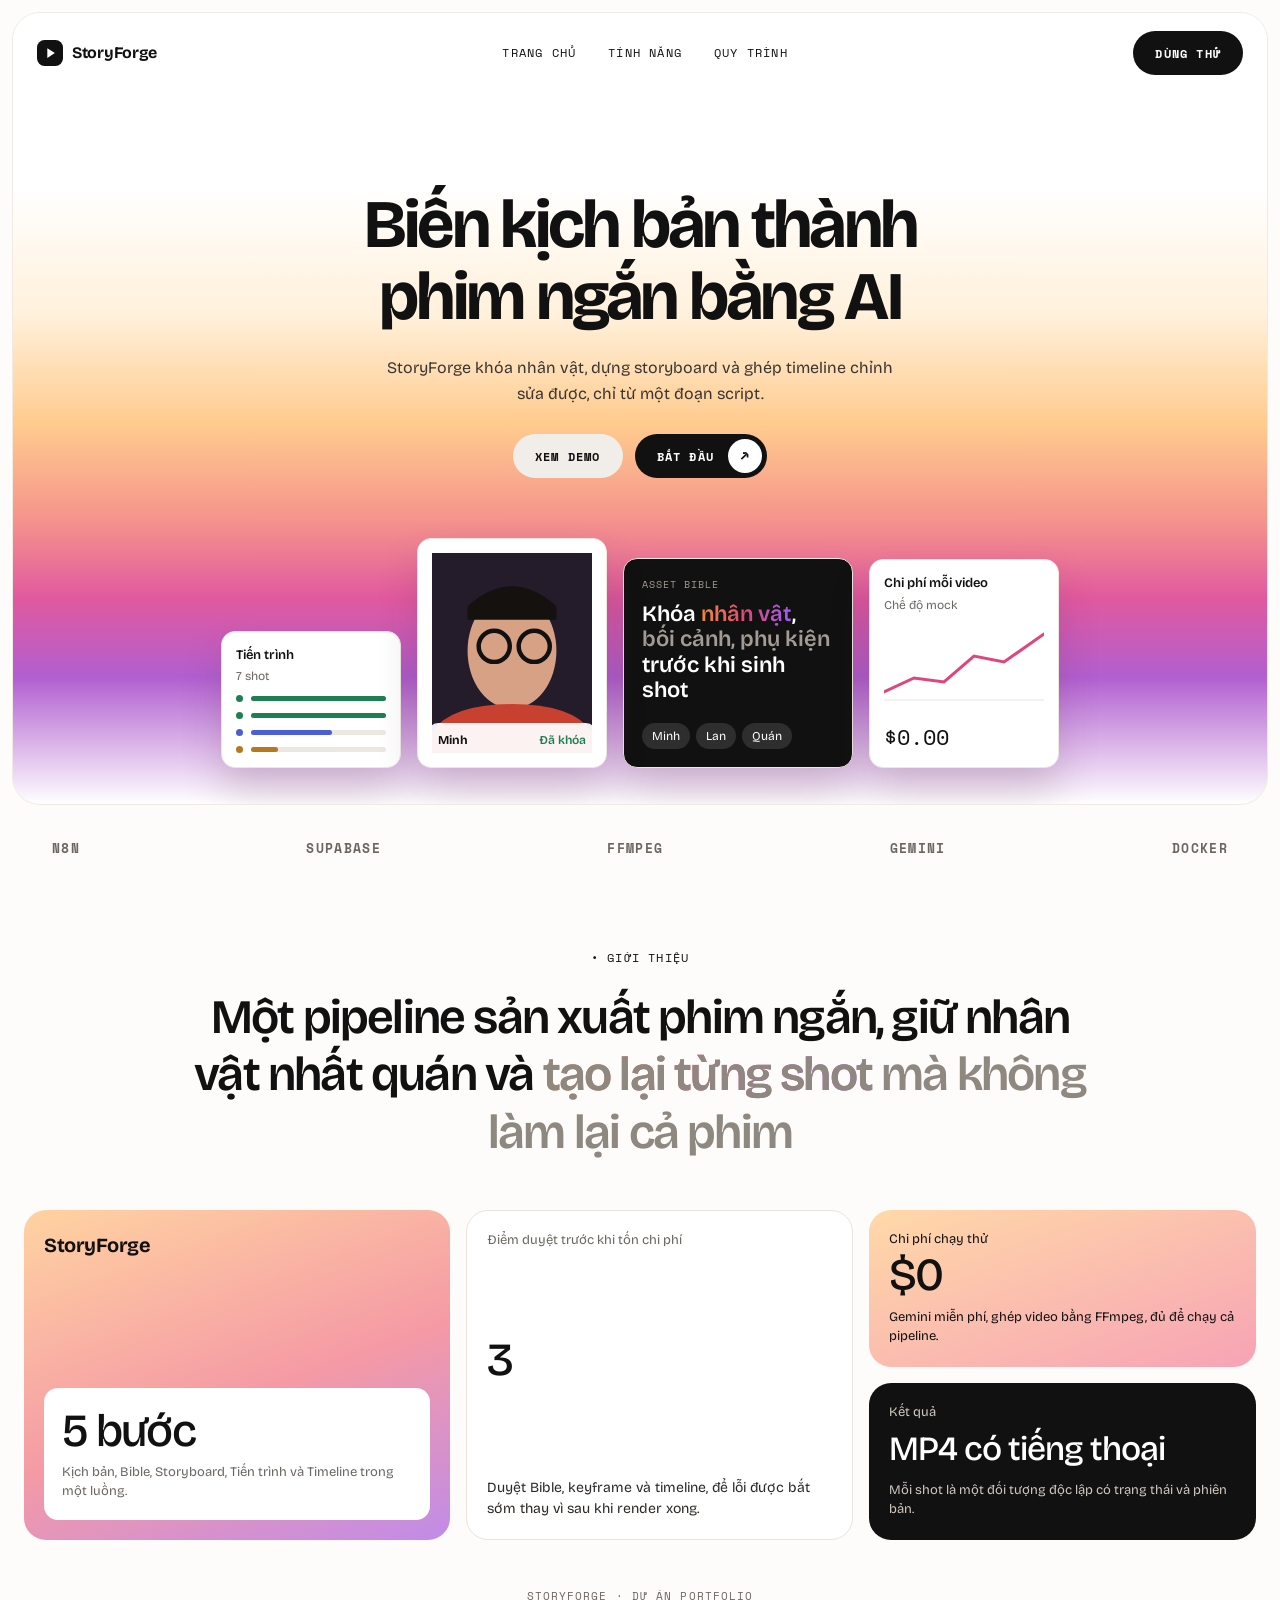
==== web/index.html @ 17756893 "Add web scaffold and landing page Co-Authored-By: Claude Sonnet 5.5 <noreply@anthropic.com>" ====
<!doctype html>
<html lang="vi">
<head>
<meta charset="utf-8">
<meta name="viewport" content="width=device-width, initial-scale=1">
<title>StoryForge</title>
<meta name="description" content="Biến kịch bản thành phim ngắn bằng AI: khóa nhân vật, dựng storyboard, tạo lại riêng từng shot.">
<link rel="icon" href="data:image/svg+xml,%3Csvg xmlns='http://www.w3.org/2000/svg' viewBox='0 0 24 24'%3E%3Crect width='24' height='24' rx='7' fill='%23111'/%3E%3Cpath d='M9.5 7.5v9l7-4.5z' fill='%23fff'/%3E%3C/svg%3E">
<link rel="preconnect" href="https://fonts.googleapis.com">
<link rel="preconnect" href="https://fonts.gstatic.com" crossorigin>
<link href="https://fonts.googleapis.com/css2?family=Bricolage+Grotesque:opsz,wght@12..96,400;500;600;700&family=Space+Mono:wght@400;700&display=swap" rel="stylesheet">
<link rel="stylesheet" href="styles.css">
<style>
  .landing-hero { padding-bottom: 36px; }
  .landing-hero::before {
    content: "";
    position: absolute;
    inset: 0;
    background: linear-gradient(180deg, #FFFFFF 0%, #FFFFFF 22%, #FFF1DC 38%, #FFCB8E 52%, #F5948C 64%, #E1599F 74%, #B25FD0 84%, #FFFFFF00 100%);
  }
  .hero-body { position: relative; text-align: center; padding: clamp(40px, 8vw, 96px) 20px 36px; }
  .hero-body h1 { margin: 0; font-size: clamp(36px, 6.4vw, 68px); line-height: 1.06; font-weight: 700; letter-spacing: -0.04em; }
  .hero-body p { margin: 22px auto 0; max-width: 520px; font-size: 16px; line-height: 1.6; color: #3A3530; }
  .cta { margin-top: 28px; display: flex; justify-content: center; flex-wrap: wrap; gap: 12px; }

  .peek { position: relative; display: flex; justify-content: center; align-items: flex-end; flex-wrap: wrap; gap: 16px; padding: 24px 20px 0; }
  .peek .tile { background: #fff; border: 1px solid #EDE7E0; border-radius: 14px; box-shadow: 0 24px 40px #5A2A4A33; padding: 14px; overflow: hidden; }
  .tile h3 { margin: 0; font-size: 13px; font-weight: 600; }
  .tile small { display: block; margin-top: 2px; font-size: 12px; color: var(--muted); }
  .bar { display: flex; align-items: center; gap: 8px; margin-top: 10px; }
  .bar i { width: 7px; height: 7px; border-radius: 50%; flex: none; }
  .bar span { flex: 1; height: 5px; border-radius: 3px; background: #ECE7E1; }
  .bar b { display: block; height: 5px; border-radius: 3px; }
  .peek .tile-dark { background: #111; color: #fff; width: 230px; padding: 18px; }
  .tile-dark .big { margin-top: 10px; font-size: 22px; font-weight: 600; line-height: 1.15; }
  .chips { margin-top: 20px; display: flex; gap: 6px; flex-wrap: wrap; }
  .chips span { padding: 4px 10px; border-radius: 999px; background: #ffffff1f; font-size: 12px; }
  .tile-cost { width: 190px; }
  .tile-cost .num { margin-top: 12px; font: 500 22px var(--mono); }
  .tile-lock { width: 190px; padding: 0; position: relative; height: 230px; background: #241C2B; }
  .tile-lock svg { width: 100%; height: 100%; display: block; }
  .tile-lock .tag { position: absolute; left: 10px; right: 10px; bottom: 10px; background: #FFFFFFEE; border-radius: 10px; padding: 8px 10px; display: flex; justify-content: space-between; font-size: 12px; }
  .tile-lock .tag em { font-style: normal; color: var(--green); font-weight: 600; }
  .tile-prog { width: 180px; }

  .stack { display: flex; justify-content: space-between; flex-wrap: wrap; gap: 12px 28px; padding: 34px 40px; font-size: 15px; font-weight: 600; color: var(--muted); }

  .intro { text-align: center; padding: 56px 20px 0; }
  .intro .section-title { margin: 22px auto 0; max-width: 900px; }
  .intro .section-title span { color: #8F8880; }

  .cards { display: grid; grid-template-columns: 1.1fr 1fr 1fr; gap: 16px; padding: 48px 12px 40px; }
  .feat { border-radius: 22px; padding: 20px; min-height: 330px; display: flex; flex-direction: column; justify-content: space-between; }
  .feat-a { background: linear-gradient(160deg, #FFD3A1, #F59AA5 55%, #C08BE8); }
  .feat-a .inner { background: #fff; border-radius: 14px; padding: 18px; }
  .feat .stat { font-size: 46px; font-weight: 500; letter-spacing: -2px; line-height: 1.1; }
  .feat p { margin: 6px 0 0; font-size: 13px; color: var(--muted); line-height: 1.5; }
  .feat-b { background: #fff; border: 1px solid var(--line); }
  .feat-c { display: flex; flex-direction: column; gap: 16px; padding: 0; min-height: 0; }
  .feat-c > div { border-radius: 22px; padding: 20px; min-height: 157px; display: flex; flex-direction: column; justify-content: space-between; }
  .feat-c .warm { background: linear-gradient(160deg, #FFD9A8, #F7A3B5); }
  .feat-c .dark { background: #111; color: #fff; }
  .feat-c .dark p { color: #CFC8BF; }

  footer { text-align: center; padding: 8px 0 40px; color: var(--muted); }

  @media (max-width: 900px) {
    .cards { grid-template-columns: 1fr; }
    .tile-lock, .tile-cost, .tile-prog { display: none; }
  }
</style>
</head>
<body>
<div class="shell">
  <header class="hero landing-hero">
    <div class="topbar">
      <a class="logo" href="./" aria-label="StoryForge, trang chủ">
        <svg width="26" height="26" viewBox="0 0 24 24" aria-hidden="true"><rect width="24" height="24" rx="7" fill="#111"/><path d="M9.5 7.5v9l7-4.5z" fill="#fff"/></svg>
        StoryForge
      </a>
      <nav class="nav mono" aria-label="Điều hướng chính">
        <a href="./">Trang chủ</a>
        <a href="#tinh-nang">Tính năng</a>
        <a href="#quy-trinh">Quy trình</a>
      </nav>
      <a class="btn btn-dark no-arrow" href="#quy-trinh">Dùng thử</a>
    </div>

    <div class="hero-body">
      <h1>Biến kịch bản thành<br>phim ngắn bằng AI</h1>
      <p>StoryForge khóa nhân vật, dựng storyboard và ghép timeline chỉnh sửa được, chỉ từ một đoạn script.</p>
      <div class="cta">
        <a class="btn" href="#quy-trinh">Xem demo</a>
        <a class="btn btn-dark" href="#quy-trinh">Bắt đầu <span class="arrow" aria-hidden="true">↗</span></a>
      </div>
    </div>

    <div class="peek" aria-hidden="true">
      <div class="tile tile-prog">
        <h3>Tiến trình</h3><small>7 shot</small>
        <div class="bar"><i style="background:#1E7F52"></i><span><b style="width:100%;background:#1E7F52"></b></span></div>
        <div class="bar"><i style="background:#1E7F52"></i><span><b style="width:100%;background:#1E7F52"></b></span></div>
        <div class="bar"><i style="background:#4A5FD6"></i><span><b style="width:60%;background:#4A5FD6"></b></span></div>
        <div class="bar"><i style="background:#B7791F"></i><span><b style="width:20%;background:#B7791F"></b></span></div>
      </div>
      <div class="tile tile-lock">
        <svg viewBox="0 0 160 90" preserveAspectRatio="xMidYMid slice"><rect width="160" height="90" fill="#241C2B"/><ellipse cx="80" cy="44" rx="20" ry="26" fill="#D6A184"/><circle cx="72" cy="42" r="7" fill="none" stroke="#111" stroke-width="2"/><circle cx="90" cy="42" r="7" fill="none" stroke="#111" stroke-width="2"/><path d="M60 24q20-18 40 0v6H60z" fill="#15110F"/><path d="M40 90q4-22 40-22t40 22z" fill="#C8402F"/></svg>
        <div class="tag"><b>Minh</b><em>Đã khóa</em></div>
      </div>
      <div class="tile tile-dark">
        <div class="mono" style="font-size:10px;color:#A39C93">Asset Bible</div>
        <div class="big">Khóa <span class="grad-text">nhân vật</span>,<br><span style="color:#A39C93">bối cảnh, phụ kiện</span><br>trước khi sinh shot</div>
        <div class="chips"><span>Minh</span><span>Lan</span><span>Quán</span></div>
      </div>
      <div class="tile tile-cost">
        <h3>Chi phí mỗi video</h3><small>Chế độ mock</small>
        <svg viewBox="0 0 160 80" style="width:100%;height:80px;margin-top:8px"><path d="M0 70L30 56L60 60L90 34L120 40L160 12" fill="none" stroke="#E0457B" stroke-width="3" stroke-linecap="round"/><path d="M0 78h160" stroke="#E9E4DD"/></svg>
        <div class="num">$0.00</div>
      </div>
    </div>
  </header>

  <div class="stack mono" aria-label="Công nghệ sử dụng" style="font-size:13px">
    <span>n8n</span><span>Supabase</span><span>FFmpeg</span><span>Gemini</span><span>Docker</span>
  </div>

  <section class="intro" id="tinh-nang">
    <div class="mono">• Giới thiệu</div>
    <div class="section-title">Một pipeline sản xuất phim ngắn, giữ nhân vật nhất quán và <span class="grad-text">tạo lại từng shot</span> <span>mà không làm lại cả phim</span></div>
  </section>

  <section class="cards" id="quy-trinh" aria-label="Điểm nổi bật">
    <div class="feat feat-a">
      <b style="font-size:20px;letter-spacing:-.5px">StoryForge</b>
      <div class="inner">
        <div class="stat">5 bước</div>
        <p>Kịch bản, Bible, Storyboard, Tiến trình và Timeline trong một luồng.</p>
      </div>
    </div>
    <div class="feat feat-b">
      <p style="margin:0">Điểm duyệt trước khi tốn chi phí</p>
      <div class="stat">3</div>
      <p style="color:var(--text);font-size:14px">Duyệt Bible, keyframe và timeline, để lỗi được bắt sớm thay vì sau khi render xong.</p>
    </div>
    <div class="feat feat-c">
      <div class="warm">
        <p style="margin:0;color:#111">Chi phí chạy thử</p>
        <div class="stat">$0</div>
        <p style="color:#111">Gemini miễn phí, ghép video bằng FFmpeg, đủ để chạy cả pipeline.</p>
      </div>
      <div class="dark">
        <p style="margin:0">Kết quả</p>
        <div class="stat" style="font-size:34px;letter-spacing:-1px">MP4 có tiếng thoại</div>
        <p>Mỗi shot là một đối tượng độc lập có trạng thái và phiên bản.</p>
      </div>
    </div>
  </section>

  <footer class="mono" style="font-size:11px">StoryForge · dự án portfolio</footer>
</div>
</body>
</html>
---- web/styles.css ----
/* StoryForge: nền sáng, gradient cam hồng tím, nút viên thuốc đen. */
:root {
  --bg: #FDFCFA;
  --card: #FFFFFF;
  --ink: #111111;
  --text: #2B2723;
  --muted: #6B6660;
  --line: #E9E4DD;
  --soft: #F1EDE8;
  --pink: #C93A77;
  --green: #1E7F52;
  --amber: #8F5E14;
  --grad: linear-gradient(90deg, #F08A3C, #E0457B, #9B5CF6);
  --font: 'Bricolage Grotesque', system-ui, sans-serif;
  --mono: 'Space Mono', ui-monospace, monospace;
}

* { box-sizing: border-box; }
html { scroll-behavior: smooth; }
body {
  margin: 0;
  background: var(--bg);
  color: var(--ink);
  font-family: var(--font);
  font-size: 15px;
  line-height: 1.5;
}
a { color: inherit; text-decoration: none; }
img, svg { max-width: 100%; }

.mono {
  font-family: var(--mono);
  text-transform: uppercase;
  letter-spacing: .1em;
  font-size: 12px;
}
.eyebrow { color: var(--pink); }
.grad-text {
  background: var(--grad);
  -webkit-background-clip: text;
  background-clip: text;
  color: transparent;
}

/* Nút */
.btn {
  display: inline-flex;
  align-items: center;
  gap: 14px;
  min-height: 44px;
  padding: 0 22px;
  border-radius: 999px;
  border: 0;
  background: var(--soft);
  color: var(--ink);
  font: 700 12px var(--mono);
  text-transform: uppercase;
  letter-spacing: .1em;
  white-space: nowrap;
  cursor: pointer;
}
.btn-dark { background: var(--ink); color: #fff; padding-right: 5px; }
.btn-dark .arrow {
  width: 34px; height: 34px; border-radius: 50%;
  background: #fff; color: var(--ink);
  display: inline-flex; align-items: center; justify-content: center;
  font-size: 15px;
}
.btn-dark.no-arrow { padding-right: 22px; }
.btn:focus-visible, a:focus-visible { outline: 3px solid #9B5CF6; outline-offset: 2px; }

/* Khung trang */
.shell { max-width: 1280px; margin: 0 auto; padding: 12px; }
.hero {
  position: relative;
  overflow: hidden;
  border-radius: 28px;
  border: 1px solid #EFEAE4;
  background: #fff;
}
.topbar {
  position: relative;
  z-index: 2;
  display: flex;
  align-items: center;
  justify-content: space-between;
  gap: 16px;
  padding: 18px 24px;
}
.logo { display: flex; align-items: center; gap: 9px; font-weight: 700; font-size: 16px; letter-spacing: -.3px; }
.logo svg { flex: none; }
.nav { display: flex; gap: 32px; }
.nav a { color: var(--ink); }

.section-title { font-size: clamp(28px, 4.2vw, 48px); line-height: 1.2; font-weight: 600; letter-spacing: -1.8px; }
.card {
  background: var(--card);
  border: 1px solid var(--line);
  border-radius: 22px;
  padding: 20px;
}

@media (max-width: 720px) {
  .nav { display: none; }
  .topbar { padding: 14px 16px; }
}
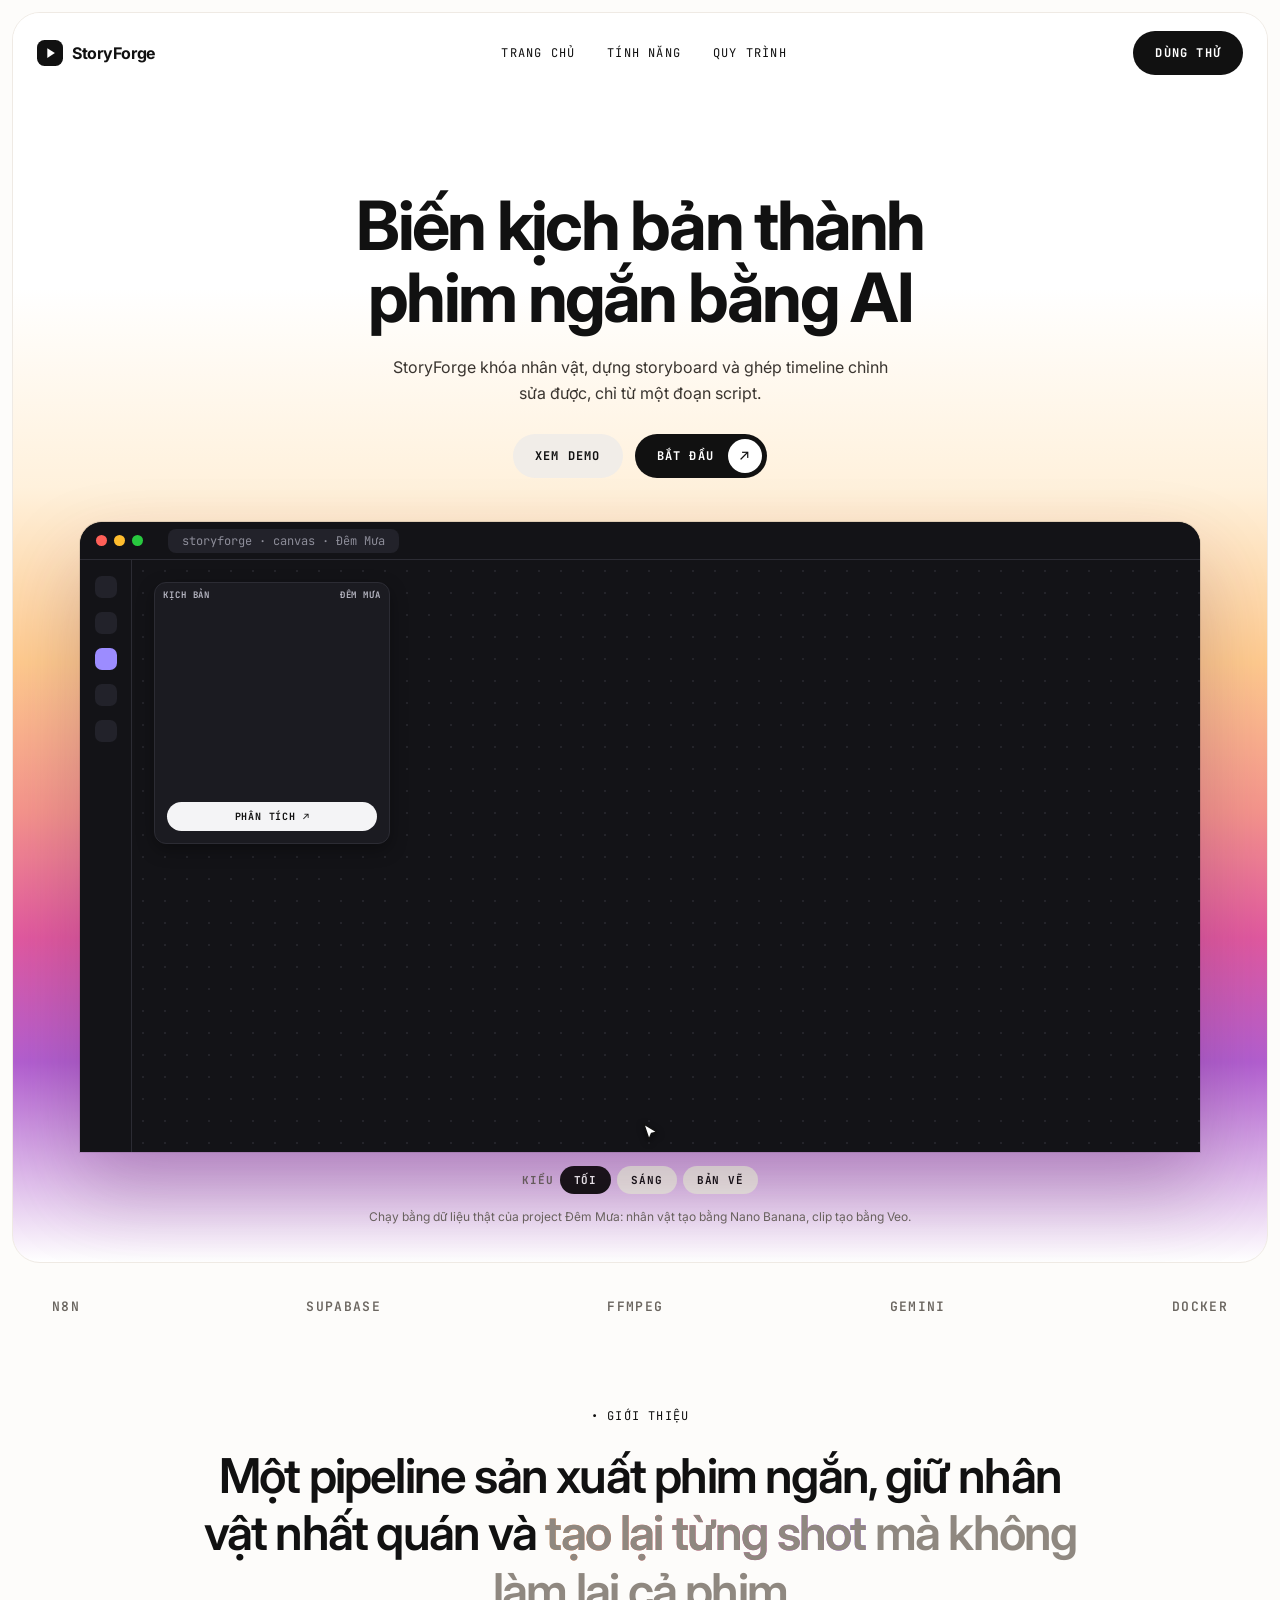
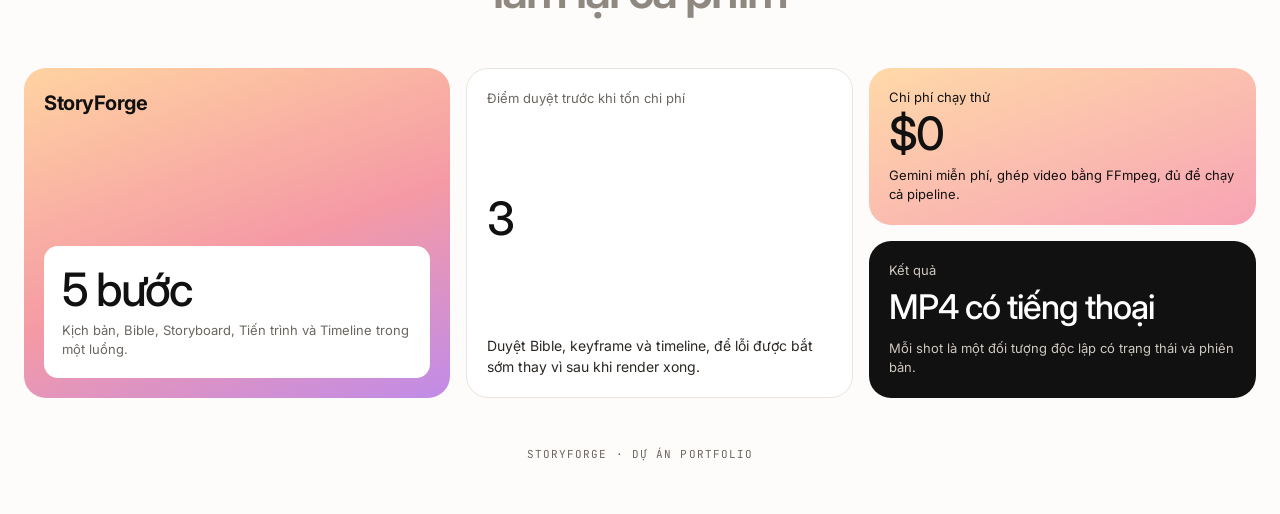
==== commit 9db41291: "Add canvas, shot pack extras, video adapter, landing hero demo and new fonts - Canvas page: dark ful" ====
--- a/web/index.html
+++ b/web/index.html
@@ -8,8 +8,9 @@
 <link rel="icon" href="data:image/svg+xml,%3Csvg xmlns='http://www.w3.org/2000/svg' viewBox='0 0 24 24'%3E%3Crect width='24' height='24' rx='7' fill='%23111'/%3E%3Cpath d='M9.5 7.5v9l7-4.5z' fill='%23fff'/%3E%3C/svg%3E">
 <link rel="preconnect" href="https://fonts.googleapis.com">
 <link rel="preconnect" href="https://fonts.gstatic.com" crossorigin>
-<link href="https://fonts.googleapis.com/css2?family=Bricolage+Grotesque:opsz,wght@12..96,400;500;600;700&family=Space+Mono:wght@400;700&display=swap" rel="stylesheet">
-<link rel="stylesheet" href="styles.css">
+<link href="https://fonts.googleapis.com/css2?family=Inter:wght@400;500;600;700&family=JetBrains+Mono:wght@400;500;700&display=swap" rel="stylesheet">
+<link rel="stylesheet" href="styles.css?v=2">
+<link rel="stylesheet" href="hero-demo.css?v=1">
 <style>
   .landing-hero { padding-bottom: 36px; }
   .landing-hero::before {
@@ -22,26 +23,6 @@
   .hero-body h1 { margin: 0; font-size: clamp(36px, 6.4vw, 68px); line-height: 1.06; font-weight: 700; letter-spacing: -0.04em; }
   .hero-body p { margin: 22px auto 0; max-width: 520px; font-size: 16px; line-height: 1.6; color: #3A3530; }
   .cta { margin-top: 28px; display: flex; justify-content: center; flex-wrap: wrap; gap: 12px; }
-
-  .peek { position: relative; display: flex; justify-content: center; align-items: flex-end; flex-wrap: wrap; gap: 16px; padding: 24px 20px 0; }
-  .peek .tile { background: #fff; border: 1px solid #EDE7E0; border-radius: 14px; box-shadow: 0 24px 40px #5A2A4A33; padding: 14px; overflow: hidden; }
-  .tile h3 { margin: 0; font-size: 13px; font-weight: 600; }
-  .tile small { display: block; margin-top: 2px; font-size: 12px; color: var(--muted); }
-  .bar { display: flex; align-items: center; gap: 8px; margin-top: 10px; }
-  .bar i { width: 7px; height: 7px; border-radius: 50%; flex: none; }
-  .bar span { flex: 1; height: 5px; border-radius: 3px; background: #ECE7E1; }
-  .bar b { display: block; height: 5px; border-radius: 3px; }
-  .peek .tile-dark { background: #111; color: #fff; width: 230px; padding: 18px; }
-  .tile-dark .big { margin-top: 10px; font-size: 22px; font-weight: 600; line-height: 1.15; }
-  .chips { margin-top: 20px; display: flex; gap: 6px; flex-wrap: wrap; }
-  .chips span { padding: 4px 10px; border-radius: 999px; background: #ffffff1f; font-size: 12px; }
-  .tile-cost { width: 190px; }
-  .tile-cost .num { margin-top: 12px; font: 500 22px var(--mono); }
-  .tile-lock { width: 190px; padding: 0; position: relative; height: 230px; background: #241C2B; }
-  .tile-lock svg { width: 100%; height: 100%; display: block; }
-  .tile-lock .tag { position: absolute; left: 10px; right: 10px; bottom: 10px; background: #FFFFFFEE; border-radius: 10px; padding: 8px 10px; display: flex; justify-content: space-between; font-size: 12px; }
-  .tile-lock .tag em { font-style: normal; color: var(--green); font-weight: 600; }
-  .tile-prog { width: 180px; }
 
   .stack { display: flex; justify-content: space-between; flex-wrap: wrap; gap: 12px 28px; padding: 34px 40px; font-size: 15px; font-weight: 600; color: var(--muted); }
 
@@ -66,7 +47,6 @@
 
   @media (max-width: 900px) {
     .cards { grid-template-columns: 1fr; }
-    .tile-lock, .tile-cost, .tile-prog { display: none; }
   }
 </style>
 </head>
@@ -95,28 +75,14 @@
       </div>
     </div>
 
-    <div class="peek" aria-hidden="true">
-      <div class="tile tile-prog">
-        <h3>Tiến trình</h3><small>7 shot</small>
-        <div class="bar"><i style="background:#1E7F52"></i><span><b style="width:100%;background:#1E7F52"></b></span></div>
-        <div class="bar"><i style="background:#1E7F52"></i><span><b style="width:100%;background:#1E7F52"></b></span></div>
-        <div class="bar"><i style="background:#4A5FD6"></i><span><b style="width:60%;background:#4A5FD6"></b></span></div>
-        <div class="bar"><i style="background:#B7791F"></i><span><b style="width:20%;background:#B7791F"></b></span></div>
+    <div class="demo-wrap">
+      <div class="demo" id="demo" data-look="dark" role="img" aria-label="Minh họa chạy vòng lặp: dán kịch bản, hệ thống tách nhân vật, phụ kiện, bối cảnh và shot, chọn một shot để thấy clip, rồi ghép thành phim."><noscript style="color:#fff;padding:24px;display:block">Bật JavaScript để xem demo chạy.</noscript></div>
+      <div class="looks" role="group" aria-label="Kiểu hiển thị của demo"><span>Kiểu</span>
+        <button type="button" data-look="dark" aria-pressed="true">Tối</button>
+        <button type="button" data-look="light" aria-pressed="false">Sáng</button>
+        <button type="button" data-look="blueprint" aria-pressed="false">Bản vẽ</button>
       </div>
-      <div class="tile tile-lock">
-        <svg viewBox="0 0 160 90" preserveAspectRatio="xMidYMid slice"><rect width="160" height="90" fill="#241C2B"/><ellipse cx="80" cy="44" rx="20" ry="26" fill="#D6A184"/><circle cx="72" cy="42" r="7" fill="none" stroke="#111" stroke-width="2"/><circle cx="90" cy="42" r="7" fill="none" stroke="#111" stroke-width="2"/><path d="M60 24q20-18 40 0v6H60z" fill="#15110F"/><path d="M40 90q4-22 40-22t40 22z" fill="#C8402F"/></svg>
-        <div class="tag"><b>Minh</b><em>Đã khóa</em></div>
-      </div>
-      <div class="tile tile-dark">
-        <div class="mono" style="font-size:10px;color:#A39C93">Asset Bible</div>
-        <div class="big">Khóa <span class="grad-text">nhân vật</span>,<br><span style="color:#A39C93">bối cảnh, phụ kiện</span><br>trước khi sinh shot</div>
-        <div class="chips"><span>Minh</span><span>Lan</span><span>Quán</span></div>
-      </div>
-      <div class="tile tile-cost">
-        <h3>Chi phí mỗi video</h3><small>Chế độ mock</small>
-        <svg viewBox="0 0 160 80" style="width:100%;height:80px;margin-top:8px"><path d="M0 70L30 56L60 60L90 34L120 40L160 12" fill="none" stroke="#E0457B" stroke-width="3" stroke-linecap="round"/><path d="M0 78h160" stroke="#E9E4DD"/></svg>
-        <div class="num">$0.00</div>
-      </div>
+      <p class="demo-note">Chạy bằng dữ liệu thật của project Đêm Mưa: nhân vật tạo bằng Nano Banana, clip tạo bằng Veo.</p>
     </div>
   </header>
 
@@ -158,5 +124,6 @@
 
   <footer class="mono" style="font-size:11px">StoryForge · dự án portfolio</footer>
 </div>
+<script src="hero-demo.js?v=1" defer></script>
 </body>
 </html>
--- a/web/styles.css
+++ b/web/styles.css
@@ -1,4 +1,4 @@
-/* StoryForge: nền sáng, gradient cam hồng tím, nút viên thuốc đen. */
+/* StoryForge: nền sáng, gradient cam hồng tím, nút viên thuốc đen. Chữ: Inter (giao diện) và JetBrains Mono (nhãn). */
 :root {
   --bg: #FDFCFA;
   --card: #FFFFFF;
@@ -11,8 +11,8 @@
   --green: #1E7F52;
   --amber: #8F5E14;
   --grad: linear-gradient(90deg, #F08A3C, #E0457B, #9B5CF6);
-  --font: 'Bricolage Grotesque', system-ui, sans-serif;
-  --mono: 'Space Mono', ui-monospace, monospace;
+  --font: 'Inter', system-ui, -apple-system, 'Segoe UI', sans-serif;
+  --mono: 'JetBrains Mono', ui-monospace, 'SF Mono', Menlo, monospace;
 }
 
 * { box-sizing: border-box; }
@@ -24,6 +24,8 @@
   font-family: var(--font);
   font-size: 15px;
   line-height: 1.5;
+  -webkit-font-smoothing: antialiased;
+  text-rendering: optimizeLegibility;
 }
 a { color: inherit; text-decoration: none; }
 img, svg { max-width: 100%; }
@@ -104,3 +106,67 @@
   .nav { display: none; }
   .topbar { padding: 14px 16px; }
 }
+
+/* ---------- Trang app (Bible, Storyboard, ...) ---------- */
+.app-hero { overflow: hidden; }
+.app-bg {
+  position: absolute;
+  inset: 0;
+  background:
+    radial-gradient(70% 90% at 50% 100%, #F2709CCC 0%, #FFB47A99 50%, #FFFFFF00 100%),
+    radial-gradient(45% 80% at 100% 100%, #9B7BF066 0%, #9B7BF000 100%),
+    radial-gradient(45% 80% at 0% 100%, #FFC27A88 0%, #FFC27A00 100%);
+}
+.steps { position: relative; display: flex; flex-wrap: wrap; justify-content: center; gap: 6px; font-size: 11px; }
+.pill { padding: 8px 14px; border-radius: 999px; color: #4A4540; white-space: nowrap; }
+.pill.on { background: var(--ink); color: #fff; }
+.pill.off { color: #8A837A; cursor: default; }
+a.pill:hover { background: #ffffff99; }
+.badge-mock { background: var(--ink); color: #fff; padding: 10px 18px; border-radius: 999px; font-weight: 700; font-size: 11px; white-space: nowrap; }
+.page-hero { position: relative; text-align: center; padding: 28px 20px 56px; }
+.page-hero h1 { margin: 12px 0 0; font-size: clamp(32px, 5vw, 54px); line-height: 1.06; font-weight: 700; letter-spacing: -0.045em; }
+.page-hero p { margin: 14px auto 0; max-width: 560px; font-size: 16px; line-height: 1.5; color: #3A3530; }
+
+.content { padding: 28px 12px 0; }
+.content h2.mono { color: var(--muted); font-weight: 400; margin: 0 0 14px; }
+.grid { display: grid; gap: 16px; grid-template-columns: repeat(auto-fill, minmax(260px, 1fr)); }
+.group + .group { margin-top: 36px; }
+.note-box { text-align: center; color: var(--muted); }
+.note-box.err { color: #B3261E; }
+code { font-family: var(--mono); background: var(--soft); padding: 2px 6px; border-radius: 6px; font-size: 13px; }
+
+.badge { display: inline-flex; align-items: center; gap: 6px; padding: 4px 10px; border-radius: 999px; font-size: 12px; font-weight: 500; }
+.badge i { width: 6px; height: 6px; border-radius: 50%; background: currentColor; }
+.badge.pending { background: #B7791F1F; color: var(--amber); }
+.badge.approved { background: #1E9E631F; color: var(--green); }
+.badge.failed { background: #D92D201F; color: #B3261E; }
+
+.asset { padding: 12px; display: flex; flex-direction: column; gap: 12px; }
+.asset .thumb { height: 150px; border-radius: 14px; display: flex; align-items: flex-end; padding: 12px; color: #fff; font: 700 54px/1 var(--font); letter-spacing: -2px; }
+.asset .body { padding: 0 6px 6px; display: flex; flex-direction: column; gap: 6px; }
+.asset h3 { margin: 0; font-size: 20px; font-weight: 600; letter-spacing: -.5px; }
+.asset .meta { color: var(--muted); font-size: 13px; }
+.asset p { margin: 0; font-size: 14px; color: var(--text); }
+.chips { display: flex; flex-wrap: wrap; gap: 6px; }
+.chip { padding: 3px 10px; border-radius: 999px; background: var(--soft); font-size: 12px; }
+
+.scene-head { display: flex; flex-wrap: wrap; align-items: baseline; gap: 6px 14px; margin-bottom: 14px; }
+.scene-head h2 { margin: 0; font-size: 22px; letter-spacing: -.5px; font-weight: 600; }
+.scene-head .meta { color: var(--muted); font-size: 13px; }
+.shot { padding: 12px; display: flex; flex-direction: column; gap: 10px; }
+.shot .frame { aspect-ratio: 16 / 9; border-radius: 14px; overflow: hidden; background: #0A0C11; display: flex; align-items: center; justify-content: center; color: #A39C93; font-size: 13px; }
+.shot .frame img { width: 100%; height: 100%; object-fit: cover; display: block; }
+.shot .row { display: flex; justify-content: space-between; align-items: center; gap: 8px; padding: 0 6px; }
+.shot .row b { font-size: 15px; }
+.shot .action { padding: 0 6px; font-size: 14px; color: var(--text); }
+.shot .says { padding: 0 6px; font-size: 14px; }
+.shot .says b { color: var(--pink); font-weight: 600; }
+.shot .foot { padding: 0 6px 6px; color: var(--muted); font-size: 12px; display: flex; flex-wrap: wrap; gap: 4px 14px; }
+.summary { display: flex; flex-wrap: wrap; gap: 8px; margin-bottom: 28px; }
+.summary .chip { background: #fff; border: 1px solid var(--line); font-size: 13px; padding: 6px 14px; }
+
+@media (max-width: 820px) {
+  .topbar { flex-wrap: wrap; }
+  .steps { order: 3; width: 100%; }
+  .page-hero { padding-bottom: 40px; }
+}
--- a/web/hero-demo.css
+++ b/web/hero-demo.css
@@ -0,0 +1,119 @@
+/* Hero demo: cửa sổ Canvas thật chạy vòng lặp 5 nhịp. Khung cố định 1120x630, thu phóng theo bề ngang. */
+.demo-wrap { position: relative; padding: 8px 12px 0; display: flex; flex-direction: column; align-items: center; gap: 14px; }
+.demo { --s: 1; position: relative; width: min(1120px, 100%); aspect-ratio: 1120 / 630; overflow: hidden; border-radius: 22px 22px 0 0;
+  box-shadow: 0 40px 80px #4A1E4A40, 0 0 0 1px #0000001a; background: var(--d-bg); color: var(--d-text); font-family: var(--font); }
+.demo-stage { position: absolute; left: 0; top: 0; width: 1120px; height: 630px; transform: scale(var(--s)); transform-origin: 0 0; transition: opacity .55s; }
+
+/* Ba kiểu hiển thị: một cảnh, viết một lần */
+.demo[data-look="dark"] { --d-bg:#0E0E11; --d-win:#131317; --d-card:#1B1B21; --d-line:#2C2C34; --d-text:#EDEDF0; --d-muted:#8D8D99; --d-dot:#24242A; --d-bar:#22222A;
+  --c-char:#FF5C93; --c-prop:#FFA0C4; --c-loc:#35D0BA; --c-shot:#9C8CFF; --c-film:#FFB84D; --d-edge:#A99BFF; --d-btn:#F4F4F6; --d-btn-t:#111; }
+.demo[data-look="light"] { --d-bg:#EEE9E3; --d-win:#FBFAF8; --d-card:#FFFFFF; --d-line:#E2DCD3; --d-text:#1A1714; --d-muted:#7A736B; --d-dot:#E4DED5; --d-bar:#ECE7E0;
+  --c-char:#D6336E; --c-prop:#E07FA8; --c-loc:#119A88; --c-shot:#6454D6; --c-film:#D58A0C; --d-edge:#6454D6; --d-btn:#111; --d-btn-t:#fff; }
+.demo[data-look="blueprint"] { --d-bg:#0A2A5E; --d-win:#0C3170; --d-card:#0E3A82; --d-line:#4C86D9; --d-text:#E6F0FF; --d-muted:#93B8F0; --d-dot:#1C4C9E; --d-bar:#1A4796;
+  --c-char:#BFDBFF; --c-prop:#9FC6FF; --c-loc:#BFDBFF; --c-shot:#FFFFFF; --c-film:#FFE08A; --d-edge:#FFFFFF; --d-btn:#fff; --d-btn-t:#0A2A5E; }
+.demo[data-look="blueprint"] .dn, .demo[data-look="blueprint"] .dz { box-shadow: none; }
+
+/* Cửa sổ: dính góc trên trái và chạy ra khỏi mép phải, mép dưới (khung cắt được quyết định trước) */
+.win { position: absolute; left: 0; top: 0; width: 1240px; height: 720px; background: var(--d-win); border-radius: 22px 0 0 0; overflow: hidden; }
+.tb { height: 38px; display: flex; align-items: center; gap: 7px; padding: 0 16px; border-bottom: 1px solid var(--d-line); }
+.tb i { width: 11px; height: 11px; border-radius: 50%; background: var(--d-dot); display: block; }
+.tb i:nth-child(1) { background: #FF6058; } .tb i:nth-child(2) { background: #FFBD2E; } .tb i:nth-child(3) { background: #28C93F; }
+.tb .url { margin-left: 18px; font: 400 12px var(--mono); color: var(--d-muted); background: var(--d-bar); padding: 4px 14px; border-radius: 8px; }
+.rl { position: absolute; left: 0; top: 38px; bottom: 0; width: 52px; border-right: 1px solid var(--d-line); display: flex; flex-direction: column; align-items: center; gap: 14px; padding-top: 16px; }
+.rl b { width: 22px; height: 22px; border-radius: 7px; background: var(--d-bar); display: block; }
+.rl b.on { background: var(--c-shot); }
+.cv { position: absolute; left: 52px; top: 38px; right: 0; bottom: 0; overflow: hidden;
+  background-image: radial-gradient(var(--d-dot) 1px, transparent 1px); background-size: 22px 22px; }
+.world { position: absolute; left: 0; top: 0; width: 1188px; height: 682px; transform-origin: 0 0; transition: transform 1.1s cubic-bezier(.45, .05, .25, 1); }
+
+/* Vùng: dải tiêu đề màu đặc, khung nhạt */
+.dz { position: absolute; z-index: 0; border-radius: 16px; border: 1px solid color-mix(in srgb, var(--zc) 45%, transparent); background: color-mix(in srgb, var(--zc) 7%, var(--d-win));
+  opacity: 0; transform: translateY(10px) scale(.98); transition: opacity .5s, transform .5s; }
+.dz.in { opacity: 1; transform: none; }
+.dz .zh { height: 34px; border-radius: 15px 15px 0 0; background: var(--zc); color: #101014; display: flex; align-items: center; gap: 8px; padding: 0 12px; font: 700 11px var(--mono); letter-spacing: .1em; text-transform: uppercase; }
+.demo[data-look="blueprint"] .dz .zh { color: #0A2A5E; }
+.dz .zh em { margin-left: auto; font-style: normal; background: #0003; border-radius: 99px; padding: 1px 8px; }
+.dz.z-char { --zc: var(--c-char); } .dz.z-prop { --zc: var(--c-prop); } .dz.z-loc { --zc: var(--c-loc); } .dz.z-shot { --zc: var(--c-shot); } .dz.z-film { --zc: var(--c-film); }
+
+/* Nút: mỗi loại một hình dạng */
+.dn { position: absolute; z-index: 2; background: var(--d-card); border: 1px solid var(--d-line); box-shadow: 0 6px 18px #0005; opacity: 0; transform: translateY(8px) scale(.96);
+  transition: opacity .45s, transform .45s, outline-color .2s, filter .3s; outline: 2px solid transparent; outline-offset: 2px; }
+.dn.in { opacity: 1; transform: none; }
+.dn.dim { opacity: .28 !important; filter: saturate(.5); }
+.dn.sel { outline-color: var(--d-edge); }
+.dn img { display: block; width: 100%; object-fit: cover; background: var(--d-bar); }
+.dn .tg { font: 700 9px var(--mono); letter-spacing: .1em; text-transform: uppercase; color: var(--nc); display: flex; justify-content: space-between; align-items: center; padding: 6px 8px 0; }
+.dn h5 { margin: 0; font-size: 13px; font-weight: 600; letter-spacing: -.2px; padding: 4px 8px 0; }
+.dn p { margin: 0; font-size: 10px; color: var(--d-muted); padding: 1px 8px 8px; }
+.n-char { --nc: var(--c-char); border-left: 3px solid var(--nc); border-radius: 14px; width: 118px; }
+.n-char img { height: 118px; border-radius: 11px 11px 0 0; }
+.n-prop { --nc: var(--c-prop); border-left: 3px solid var(--nc); border-radius: 36px 12px 12px 36px; width: 128px; height: 72px; display: flex; align-items: center; gap: 8px; padding: 6px 8px 6px 6px; }
+.n-prop .ring { width: 48px; height: 48px; border-radius: 50%; border: 6px solid #C7CCD6; box-shadow: inset 0 0 0 2px #6d7480, 0 0 0 2px var(--nc); flex: none; background: radial-gradient(circle at 30% 30%, #fff6, transparent 50%); }
+.n-prop h5 { padding: 0; font-size: 11px; line-height: 1.15; } .n-prop p { padding: 2px 0 0; }
+.n-loc { --nc: var(--c-loc); border-left: 3px solid var(--nc); border-radius: 10px; width: 210px; overflow: hidden; }
+.n-loc img { height: 118px; } .n-loc h5 { position: absolute; left: 0; right: 0; top: 66px; padding: 28px 12px 8px; margin: 0; background: linear-gradient(transparent, #000a); color: #fff; font-size: 14px; }
+.n-shot { --nc: var(--c-shot); border-top: 3px solid var(--nc); border-radius: 5px; width: 150px; background: var(--d-win); overflow: hidden; }
+.n-shot .perf { height: 5px; background: repeating-linear-gradient(90deg, var(--d-line) 0 7px, transparent 7px 14px); }
+.n-shot .ph { position: relative; height: 84px; } .n-shot .ph img { position: absolute; inset: 0; height: 84px; transition: opacity .5s; }
+.n-shot .ph img.clip { opacity: 0; } .n-shot.has-clip .ph img.clip { opacity: 1; }
+.n-shot .bd { position: absolute; right: 5px; top: 5px; font: 700 8px var(--mono); padding: 2px 5px; border-radius: 4px; background: #2E9E5B; color: #fff; opacity: 0; transition: opacity .3s; }
+.n-shot.has-clip .bd { opacity: 1; }
+.n-shot .pg { height: 3px; background: var(--d-bar); } .n-shot .pg b { display: block; height: 3px; width: 0; background: #3DD68C; }
+.n-shot.run .pg b { width: 100%; transition: width 1.1s linear; }
+.n-shot h5 { font-size: 10px; text-transform: uppercase; letter-spacing: .06em; padding: 5px 8px 7px; font-family: var(--mono); font-weight: 700; }
+.n-film { --nc: var(--c-film); border: 2px solid var(--nc); border-radius: 14px; width: 138px; overflow: hidden; }
+.n-film img { height: 78px; filter: grayscale(1) brightness(.6); transition: filter .8s; } .n-film.done img { filter: none; }
+.n-film .play { position: absolute; left: 50%; top: 39px; width: 34px; height: 34px; margin: -17px 0 0 -17px; border-radius: 50%; background: #fffd; opacity: 0; transition: opacity .5s; }
+.n-film .play::after { content: ""; position: absolute; left: 13px; top: 9px; border-left: 12px solid #111; border-top: 8px solid transparent; border-bottom: 8px solid transparent; }
+.n-film.done .play { opacity: 1; }
+.n-film button { all: unset; display: block; margin: 6px 8px 8px; padding: 6px 8px; border-radius: 99px; background: var(--d-btn); color: var(--d-btn-t); font: 700 9px var(--mono); text-transform: uppercase; letter-spacing: .08em; text-align: center; transition: transform .15s; }
+.n-film button.press { transform: scale(.94); }
+
+/* Thẻ kịch bản (chữ thật chỉ ở chỗ có chuyện, còn lại là vạch xám) */
+.n-script { --nc: #B4B4C0; width: 236px; height: 262px; border-radius: 12px; opacity: 1; transform: none; padding: 0; display: flex; flex-direction: column; }
+.n-script .tx { flex: 1; padding: 6px 12px; font: 400 10.5px/1.55 var(--mono); color: var(--d-text); white-space: pre-wrap; overflow: hidden; }
+.n-script .tx .u { color: var(--d-muted); }
+.n-script .caret { display: inline-block; width: 6px; height: 12px; background: var(--d-edge); vertical-align: -2px; animation: caret 1s steps(1) infinite; }
+@keyframes caret { 50% { opacity: 0; } }
+.n-script button { all: unset; margin: 0 12px 12px; padding: 8px 12px; border-radius: 99px; background: var(--d-btn); color: var(--d-btn-t); font: 700 10px var(--mono); text-transform: uppercase; letter-spacing: .08em; text-align: center; transition: transform .15s, opacity .3s; }
+.n-script button.press { transform: scale(.94); }
+.n-script.sent button { opacity: .35; }
+
+/* Đường nối: chỉ sáng khi liên quan tới nút đang chọn */
+svg.de { position: absolute; z-index: 1; left: 0; top: 0; width: 1188px; height: 682px; overflow: visible; pointer-events: none; }
+svg.de path { fill: none; stroke: var(--d-line); stroke-width: 1.5; opacity: 0; transition: opacity .4s, stroke .3s; }
+svg.de path.vis { opacity: .5; } svg.de path.on { opacity: 1; stroke: var(--d-edge); stroke-width: 2.5; }
+
+/* Thẻ trượt vào: chỉ thẻ mà câu chuyện cần */
+.dpanel { position: absolute; right: 18px; top: 56px; width: 290px; background: var(--d-card); border: 1px solid var(--d-line); border-radius: 16px; box-shadow: 0 24px 50px #0008;
+  padding: 14px; transform: translateX(340px); opacity: 0; transition: transform .7s cubic-bezier(.2, .8, .2, 1), opacity .5s; }
+.dpanel.open { transform: none; opacity: 1; }
+.dpanel .ph { position: relative; border-radius: 10px; overflow: hidden; aspect-ratio: 16 / 9; margin: 8px 0; background: #000; }
+.dpanel .ph img { position: absolute; inset: 0; width: 100%; height: 100%; object-fit: cover; transition: opacity .6s; }
+.dpanel .ph img.clip { opacity: 0; } .dpanel.clip .ph img.clip { opacity: 1; }
+.dpanel .k { font: 700 9px var(--mono); letter-spacing: .1em; text-transform: uppercase; color: var(--c-shot); display: flex; justify-content: space-between; }
+.dpanel h4 { margin: 4px 0 0; font-size: 16px; letter-spacing: -.3px; }
+.dpanel .ln { height: 6px; border-radius: 3px; background: var(--d-bar); margin: 6px 0; } .dpanel .ln.w1 { width: 92%; } .dpanel .ln.w2 { width: 70%; }
+.dpanel .say { font: 400 10.5px/1.45 var(--mono); color: var(--d-text); background: var(--d-bar); border-radius: 8px; padding: 7px 9px; margin: 8px 0; }
+.dpanel .at { display: flex; gap: 6px; align-items: center; font: 400 9px var(--mono); color: var(--d-muted); text-transform: uppercase; letter-spacing: .08em; }
+.dpanel .at img { width: 34px; height: 34px; border-radius: 8px; object-fit: cover; }
+.dpanel .up { margin-top: 10px; padding: 8px; border-radius: 99px; background: var(--d-btn); color: var(--d-btn-t); font: 700 9px var(--mono); text-transform: uppercase; letter-spacing: .08em; text-align: center; }
+
+/* Con trỏ: mọi thay đổi đều có nguyên nhân */
+.dcursor { position: absolute; left: 0; top: 0; width: 22px; height: 22px; z-index: 9; transition: transform .75s cubic-bezier(.45, .05, .25, 1); pointer-events: none; }
+.dcursor svg { width: 22px; height: 22px; filter: drop-shadow(0 2px 3px #0008); display: block; }
+.dcursor .rg { position: absolute; left: -9px; top: -9px; width: 20px; height: 20px; border-radius: 50%; border: 2px solid var(--d-edge); opacity: 0; transform: scale(.4); }
+.dcursor.press .rg { animation: rg .45s ease-out; }
+@keyframes rg { 0% { opacity: .9; transform: scale(.4); } 100% { opacity: 0; transform: scale(1.6); } }
+
+/* Chọn kiểu hiển thị */
+.looks { display: flex; gap: 6px; align-items: center; font: 700 11px var(--mono); text-transform: uppercase; letter-spacing: .08em; color: var(--muted); }
+.looks button { all: unset; cursor: pointer; padding: 7px 14px; border-radius: 999px; background: var(--soft); color: var(--ink); }
+.looks button[aria-pressed="true"] { background: var(--ink); color: #fff; }
+.looks button:focus-visible { outline: 2px solid var(--pink); outline-offset: 2px; }
+.demo-note { margin: 0; font-size: 12px; color: var(--muted); text-align: center; max-width: 640px; }
+
+@media (prefers-reduced-motion: reduce) {
+  .world, .dpanel, .dcursor, .dz, .dn { transition: none; }
+  .n-script .caret { animation: none; }
+}
